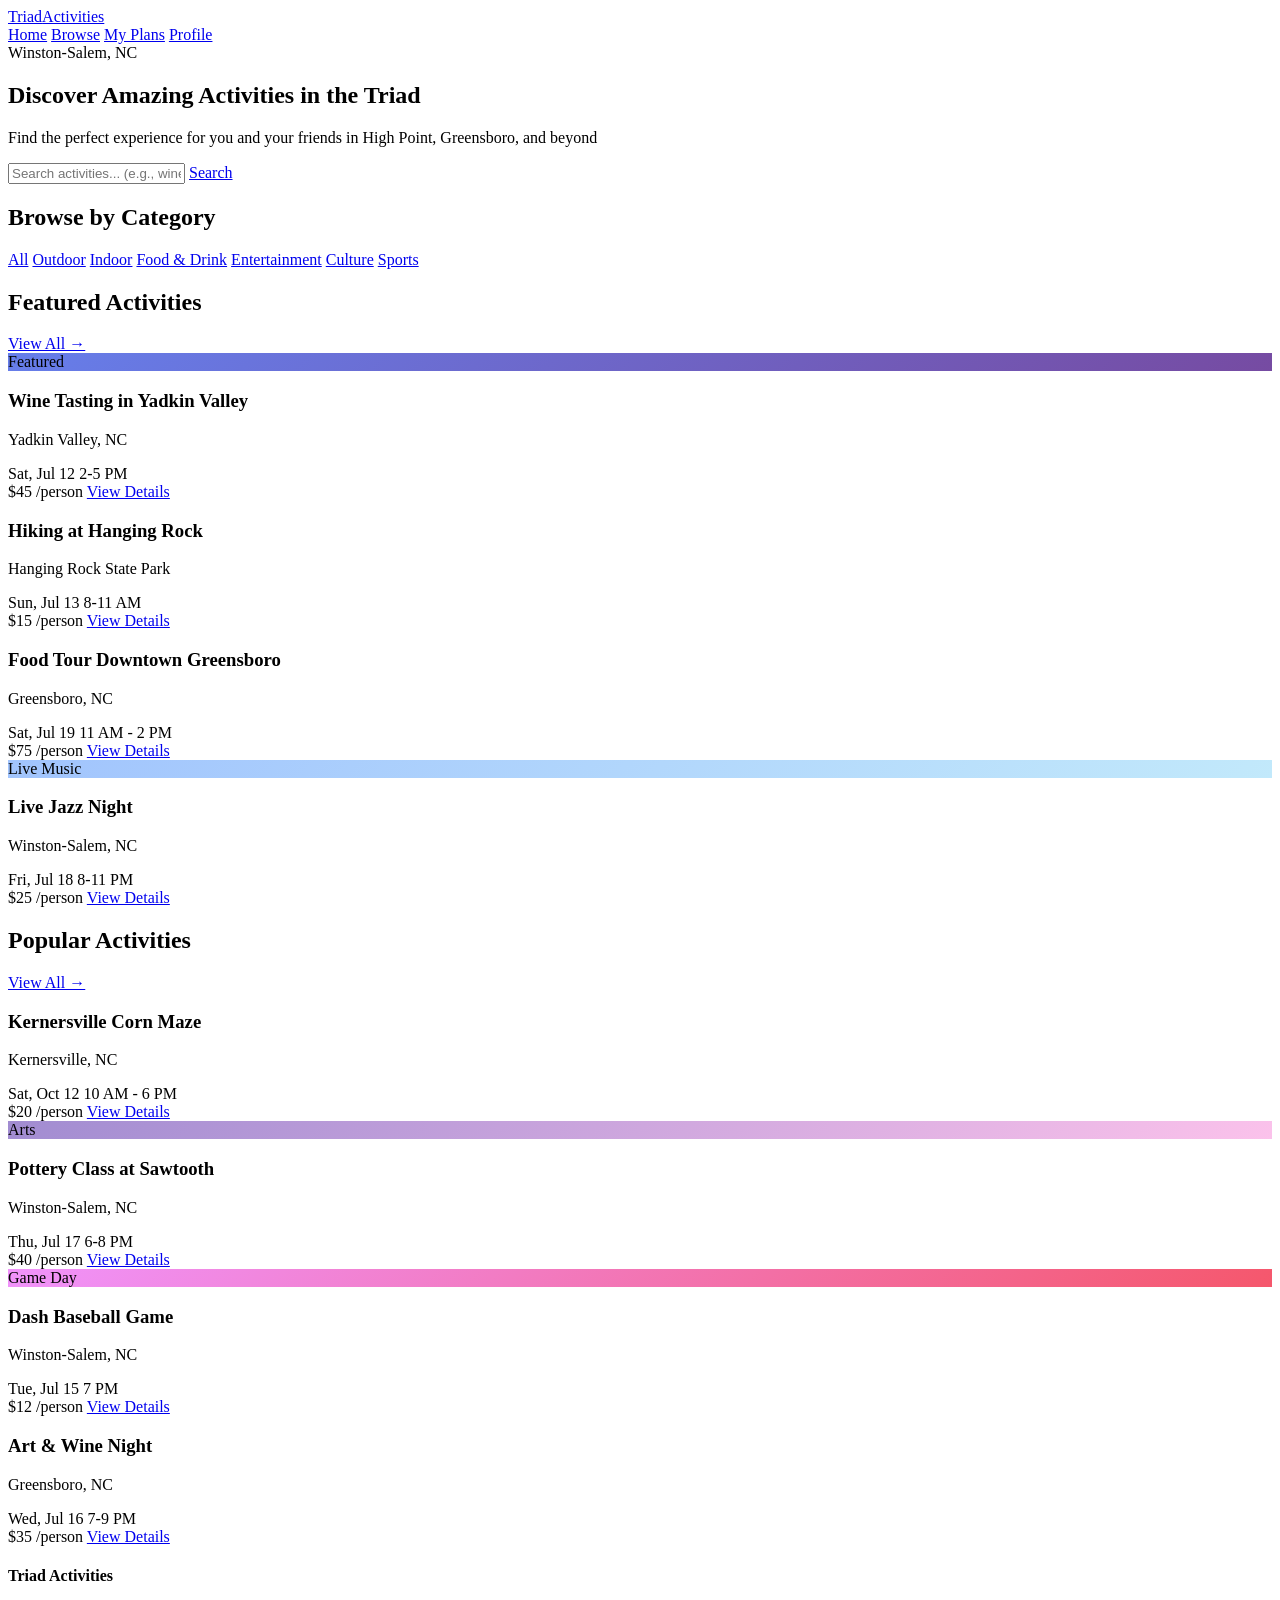
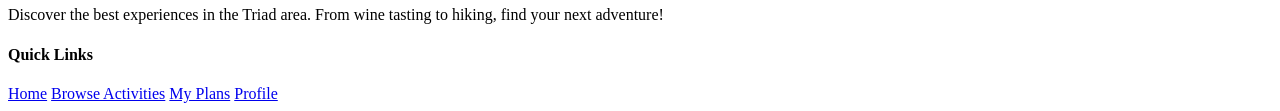
==== high-fidelity-prototype/customer/index.html @ 29dec54a "adding activities located in the triad" ====
<!DOCTYPE html>
<html lang="en">
<head>
    <meta charset="UTF-8">
    <meta name="viewport" content="width=device-width, initial-scale=1.0">
    <title>Triad Activities - Home</title>
    
    <link rel="stylesheet" href="../common/shared.css">
    
    <link rel="stylesheet" href="design.css">
</head>
<body>


    <header class="app-header">
        <div class="logo">
            <a href="index.html"> Triad<span>Activities</span></a>
        </div>
        
        <nav class="main-nav">
            <a href="index.html" class="active">Home</a>
            <a href="browse.html">Browse</a>
            <a href="myPlans.html">My Plans</a>
            <a href="profile.html">Profile</a>
        </nav>
        
        <div class="header-actions">
            <span class="location"> Winston-Salem, NC</span>
        </div>
    </header>

    <main>
        <section class="hero-section">
            <div class="hero-content">
                <h1>Discover Amazing Activities in the Triad</h1>
                <p>Find the perfect experience for you and your friends in High Point, Greensboro, and beyond</p>
                <div class="hero-search">
                    <input type="text" placeholder="Search activities... (e.g., wine tasting, hiking, food)">
                    <a href="browse.html" class="search-btn"> Search</a>
                </div>
            </div>
        </section>

        <section class="categories-section">
            <h2>Browse by Category</h2>
            <div class="category-filters">
                <a href="browse.html?category=all" class="filter-chip active">All</a>
                <a href="browse.html?category=outdoor" class="filter-chip"> Outdoor</a>
                <a href="browse.html?category=indoor" class="filter-chip"> Indoor</a>
                <a href="browse.html?category=food" class="filter-chip"> Food & Drink</a>
                <a href="browse.html?category=entertainment" class="filter-chip"> Entertainment</a>
                <a href="browse.html?category=culture" class="filter-chip"> Culture</a>
                <a href="browse.html?category=sports" class="filter-chip"> Sports</a>
            </div>
        </section>

         <section class="featured-section">
            <div class="section-header">
                <h2> Featured Activities</h2>
                <a href="browse.html" class="view-all">View All →</a>
            </div>
            
            <div class="activity-grid">


                <div class="activity-card">
                    <div class="card-image" style="background: linear-gradient(135deg, #667eea 0%, #764ba2 100%);">
                        <span class="card-badge"> Featured</span>
                    </div>
                    <div class="card-body">
                        <h3>Wine Tasting in Yadkin Valley</h3>
                        <p class="location"> Yadkin Valley, NC</p>
                        <div class="card-meta">
                            <span> Sat, Jul 12</span>
                            <span> 2-5 PM</span>
                        </div>
                        <div class="card-footer">
                            <span class="price">$45 <span>/person</span></span>
                            <a href="booking.html?id=1" class="view-detail-btn">View Details</a>
                        </div>
                    </div>
                </div>

                <div class="activity-card">
                    <div class="card-image" style="background: linear-gradient(135deg, #a8edea 0%, #fed6e3 100%);"></div>
                    <div class="card-body">
                        <h3>Hiking at Hanging Rock</h3>
                        <p class="location"> Hanging Rock State Park</p>
                        <div class="card-meta">
                            <span>Sun, Jul 13</span>
                            <span> 8-11 AM</span>
                        </div>
                        <div class="card-footer">
                            <span class="price">$15 <span>/person</span></span>
                            <a href="booking.html?id=2" class="view-detail-btn">View Details</a>
                        </div>
                    </div>
                </div>

                 <div class="activity-card">
                    <div class="card-image" style="background: linear-gradient(135deg, #ffecd2 0%, #fcb69f 100%);"></div>
                    <div class="card-body">
                        <h3>Food Tour  Downtown Greensboro</h3>
                        <p class="location"> Greensboro, NC</p>
                        <div class="card-meta">
                            <span> Sat, Jul 19</span>
                            <span> 11 AM - 2 PM</span>
                        </div>
                        <div class="card-footer">
                            <span class="price">$75 <span>/person</span></span>
                            <a href="booking.html?id=3" class="view-detail-btn">View Details</a>
                        </div>
                    </div>
                </div>

                 <div class="activity-card">
                    <div class="card-image" style="background: linear-gradient(135deg, #a1c4fd 0%, #c2e9fb 100%);">
                        <span class="card-badge"> Live Music</span>
                    </div>
                    <div class="card-body">
                        <h3>Live Jazz Night</h3>
                        <p class="location"> Winston-Salem, NC</p>
                        <div class="card-meta">
                            <span> Fri, Jul 18</span>
                            <span> 8-11 PM</span>
                        </div>
                        <div class="card-footer">
                            <span class="price">$25 <span>/person</span></span>
                            <a href="booking.html?id=4" class="view-detail-btn">View Details</a>
                        </div>
                    </div>
                </div>
            </div>
            </section>

             <section class="more-section">
            <div class="section-header">
                <h2> Popular Activities</h2>
                <a href="browse.html" class="view-all">View All →</a>
            </div>
            
            <div class="activity-grid">

                 <div class="activity-card">
                    <div class="card-image" style="background: linear-gradient(135deg, #fddb92 0%, #d1fdff 100%);"></div>
                    <div class="card-body">
                        <h3>Kernersville Corn Maze</h3>
                        <p class="location"> Kernersville, NC</p>
                        <div class="card-meta">
                            <span>  Sat, Oct 12</span>
                            <span>  10 AM - 6 PM</span>
                        </div>
                        <div class="card-footer">
                            <span class="price">$20 <span>/person</span></span>
                            <a href="booking.html?id=5" class="view-detail-btn">View Details</a>
                        </div>
                    </div>
                </div>

                 <div class="activity-card">
                    <div class="card-image" style="background: linear-gradient(135deg, #a18cd1 0%, #fbc2eb 100%);">
                        <span class="card-badge"> Arts</span>
                    </div>
                    <div class="card-body">
                        <h3>Pottery Class at Sawtooth</h3>
                        <p class="location"> Winston-Salem, NC</p>
                        <div class="card-meta">
                            <span>  Thu, Jul 17</span>
                            <span>  6-8 PM</span>
                        </div>
                        <div class="card-footer">
                            <span class="price">$40 <span>/person</span></span>
                            <a href="booking.html?id=6" class="view-detail-btn">View Details</a>
                        </div>
                    </div>
                </div>

                 <div class="activity-card">
                    <div class="card-image" style="background: linear-gradient(135deg, #f093fb 0%, #f5576c 100%);">
                        <span class="card-badge">  Game Day</span>
                    </div>
                    <div class="card-body">
                        <h3>Dash Baseball Game</h3>
                        <p class="location">  Winston-Salem, NC</p>
                        <div class="card-meta">
                            <span>  Tue, Jul 15</span>
                            <span>  7 PM</span>
                        </div>
                        <div class="card-footer">
                            <span class="price">$12 <span>/person</span></span>
                            <a href="booking.html?id=7" class="view-detail-btn">View Details</a>
                        </div>
                    </div>
                </div>

                <div class="activity-card">
                    <div class="card-image" style="background: linear-gradient(135deg, #fbc2eb 0%, #a6c1ee 100%);"></div>
                    <div class="card-body">
                        <h3>Art & Wine Night</h3>
                        <p class="location">  Greensboro, NC</p>
                        <div class="card-meta">
                            <span>  Wed, Jul 16</span>
                            <span>  7-9 PM</span>
                        </div>
                        <div class="card-footer">
                            <span class="price">$35 <span>/person</span></span>
                            <a href="booking.html?id=8" class="view-detail-btn">View Details</a>
                        </div>
                    </div>
                </div>

            </div>
        </section>
    </main>

    <footer class="app-footer">
        <div class="footer-content">
            <div class="footer-section">
                <h4>  Triad Activities</h4>
                <p>Discover the best experiences in the Triad area. From wine tasting to hiking, find your next adventure!</p>
            </div>
            
            <div class="footer-section">
                <h4>Quick Links</h4>
                <a href="index.html">Home</a>
                <a href="browse.html">Browse Activities</a>
                <a href="myPlans.html">My Plans</a>
                <a href="profile.html">Profile</a>
            </div>
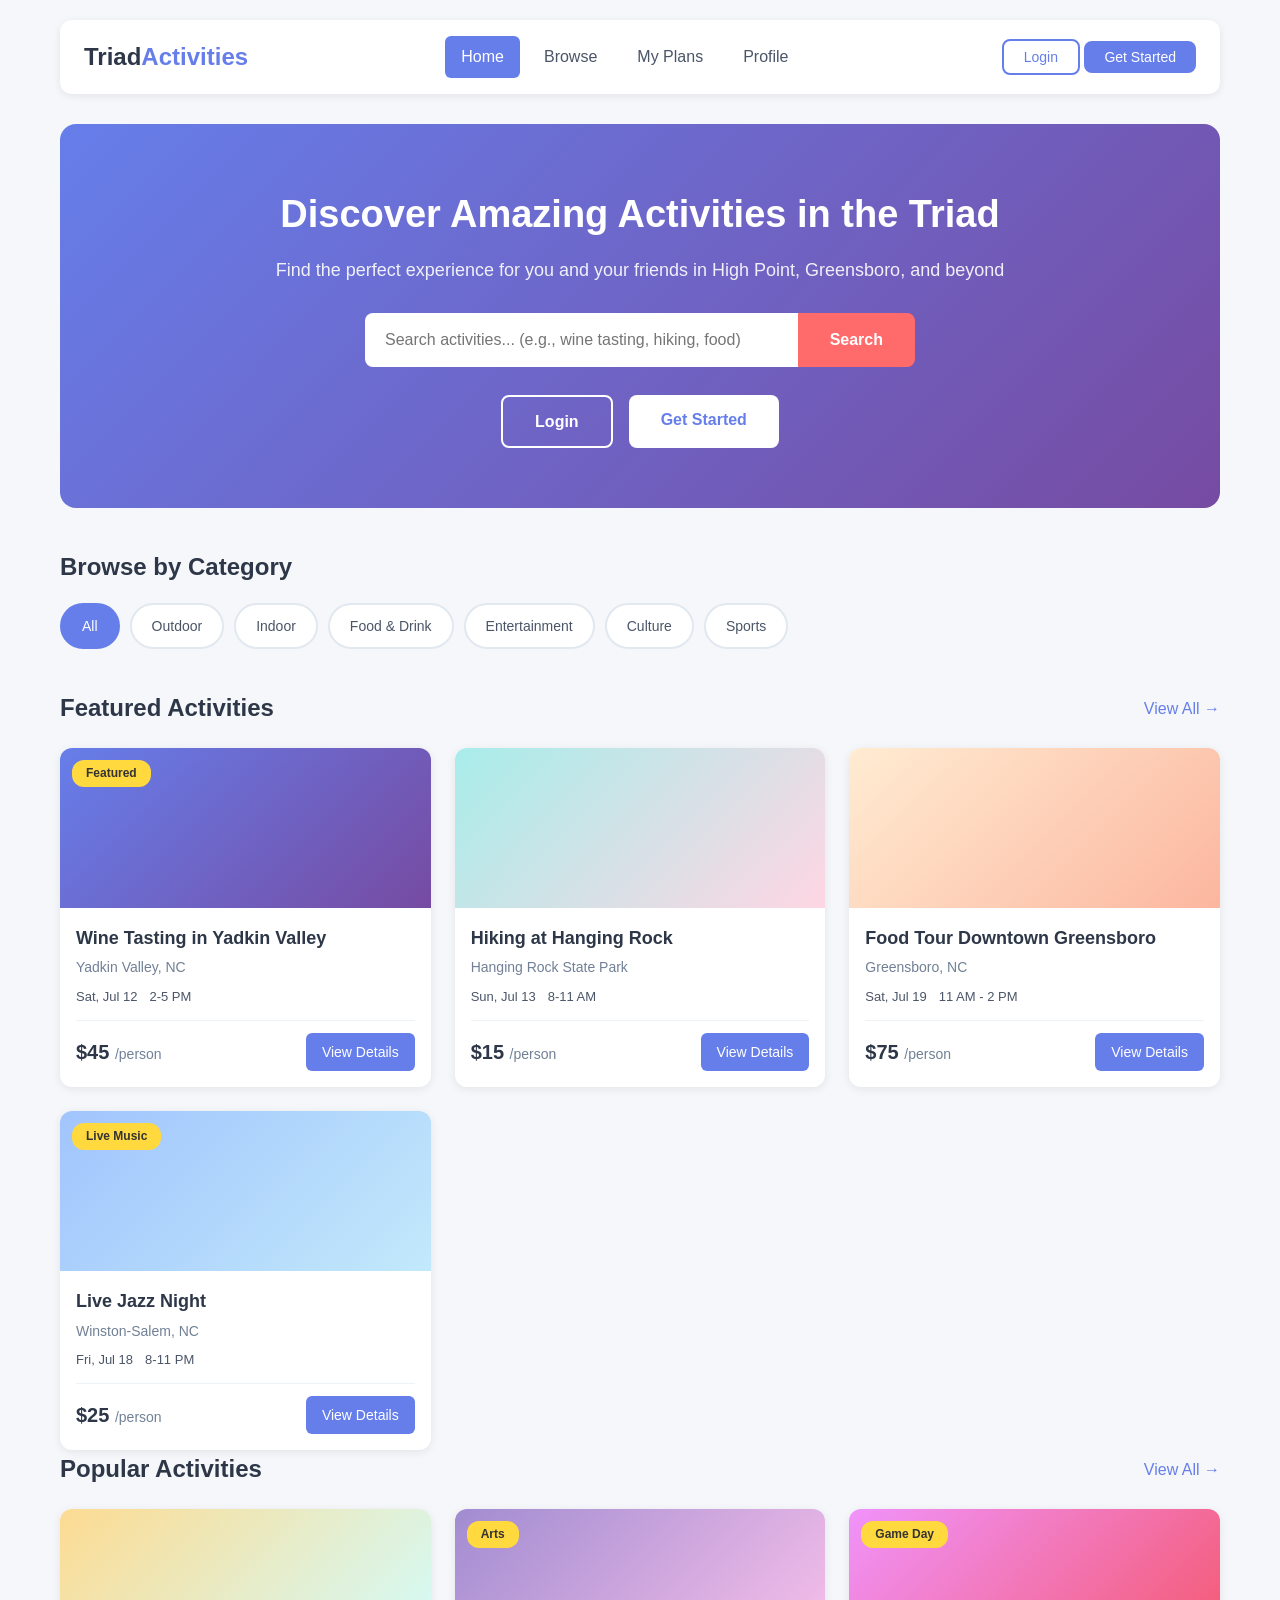
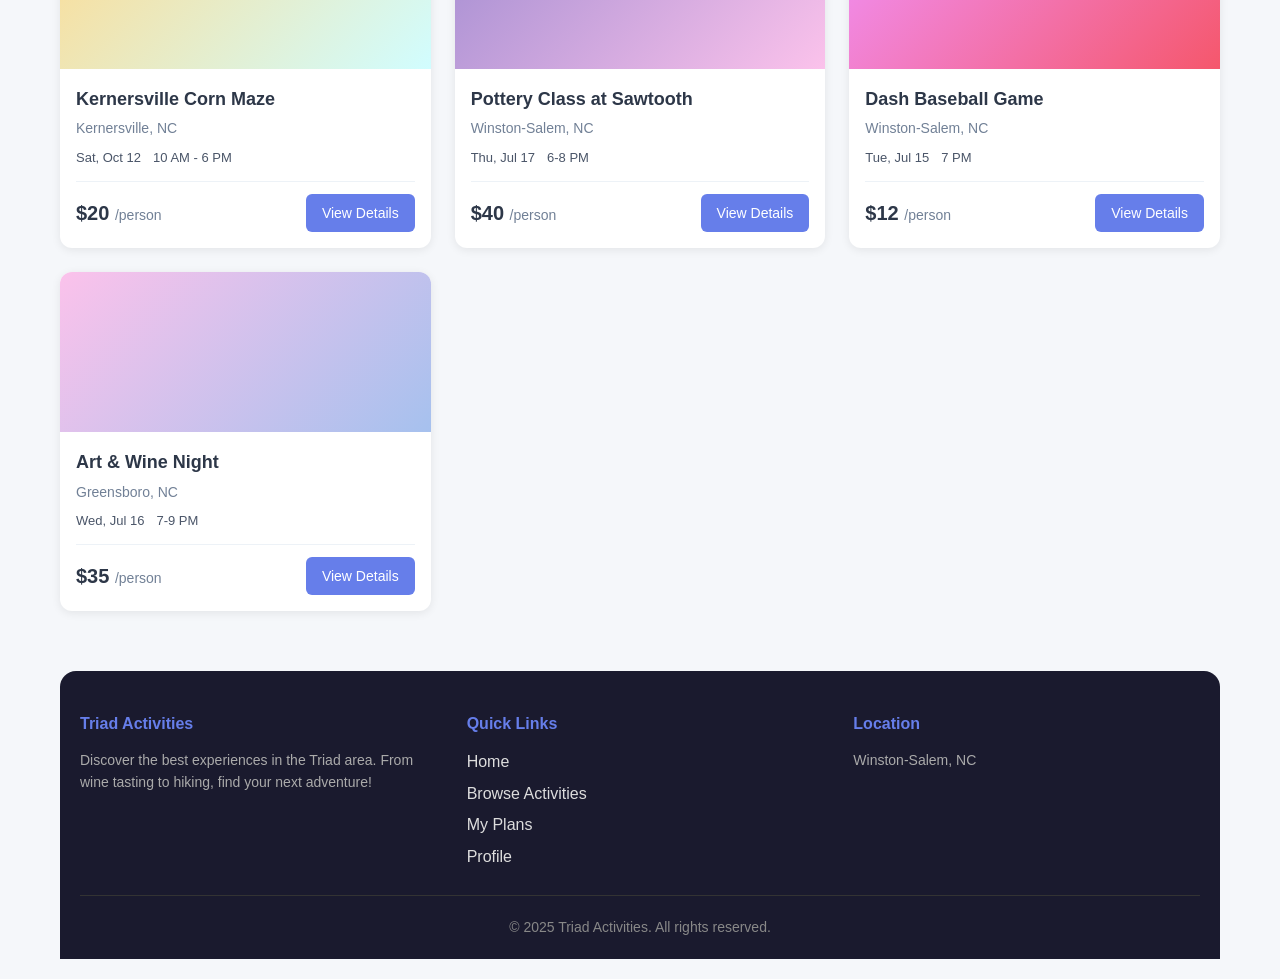
==== commit 7458ca12: "update index page to add log in and sign up tabs to the main page" ====
--- a/high-fidelity-prototype/customer/index.html
+++ b/high-fidelity-prototype/customer/index.html
@@ -25,7 +25,8 @@
         </nav>
         
         <div class="header-actions">
-            <span class="location"> Winston-Salem, NC</span>
+            <a href="login.html" class="login-btn-header">Login</a>
+            <a href="signup.html" class="get-started-btn-header">Get Started</a>
         </div>
     </header>
 
@@ -37,6 +38,10 @@
                 <div class="hero-search">
                     <input type="text" placeholder="Search activities... (e.g., wine tasting, hiking, food)">
                     <a href="browse.html" class="search-btn"> Search</a>
+                </div>
+                <div class="hero-buttons">
+                    <a href="login.html" class="hero-login-btn">Login</a>
+                    <a href="signup.html" class="hero-signup-btn">Get Started</a>
                 </div>
             </div>
         </section>
@@ -227,4 +232,18 @@
                 <a href="myPlans.html">My Plans</a>
                 <a href="profile.html">Profile</a>
             </div>
-            +
+            <div class="footer-section">
+                <h4>Location</h4>
+                <p>Winston-Salem, NC</p>
+            </div>
+        </div>
+        <div class="footer-bottom">
+            <p>&copy; 2025 Triad Activities. All rights reserved.</p>
+        </div>
+    </footer>
+
+    <script src="../common/script.js"></script>
+    <script src="script.js"></script>
+</body>
+</html>
--- a/high-fidelity-prototype/common/shared.css
+++ b/high-fidelity-prototype/common/shared.css
@@ -0,0 +1,137 @@
+* {
+    margin: 0;
+    padding: 0;
+    box-sizing: border-box;
+}
+
+body {
+    font-family: -apple-system, BlinkMacSystemFont, 'Segoe UI', Roboto, Oxygen, Ubuntu, sans-serif;
+    background: #f5f7fa;
+    color: #2d3748;
+    max-width: 1200px;
+    margin: 0 auto;
+    padding: 20px;
+    line-height: 1.6;
+}
+
+.app-header {
+    display: flex;
+    align-items: center;
+    justify-content: space-between;
+    padding: 16px 24px;
+    background: white;
+    border-radius: 12px;
+    box-shadow: 0 2px 8px rgba(0,0,0,0.08);
+    margin-bottom: 30px;
+    flex-wrap: wrap;
+    gap: 12px;
+}
+
+.logo a {
+    font-size: 24px;
+    font-weight: 700;
+    text-decoration: none;
+    color: #2d3748;
+}
+
+.logo span {
+    color: #667eea;
+}
+
+.main-nav {
+    display: flex;
+    gap: 8px;
+    flex-wrap: wrap;
+}
+
+.main-nav a {
+    text-decoration: none;
+    color: #4a5568;
+    font-weight: 500;
+    padding: 8px 16px;
+    border-radius: 6px;
+    transition: all 0.2s;
+}
+
+.main-nav a:hover {
+    background: #f7fafc;
+    color: #667eea;
+}
+
+.main-nav a.active {
+    background: #667eea;
+    color: white;
+}
+
+.location {
+    color: #718096;
+    font-size: 14px;
+}
+
+.app-footer {
+    background: #1a1a2e;
+    color: white;
+    padding: 40px 20px 20px;
+    margin-top: 60px;
+    border-radius: 16px 16px 0 0;
+}
+
+.footer-content {
+    display: grid;
+    grid-template-columns: repeat(auto-fit, minmax(200px, 1fr));
+    gap: 40px;
+    max-width: 1200px;
+    margin: 0 auto;
+}
+
+.footer-section h4 {
+    margin-bottom: 12px;
+    color: #667eea;
+}
+
+.footer-section a {
+    display: block;
+    color: #ddd;
+    text-decoration: none;
+    margin-bottom: 6px;
+    transition: color 0.2s;
+}
+
+.footer-section a:hover {
+    color: #667eea;
+}
+
+.footer-section p {
+    color: #aaa;
+    font-size: 14px;
+}
+
+.footer-bottom {
+    text-align: center;
+    padding-top: 20px;
+    margin-top: 20px;
+    border-top: 1px solid #333;
+    color: #888;
+    font-size: 14px;
+}
+
+@media (max-width: 768px) {
+    body {
+        padding: 12px;
+    }
+    
+    .app-header {
+        flex-direction: column;
+        align-items: stretch;
+        text-align: center;
+    }
+    
+    .main-nav {
+        justify-content: center;
+    }
+    
+    .footer-content {
+        grid-template-columns: 1fr;
+        text-align: center;
+    }
+}
--- a/high-fidelity-prototype/customer/design.css
+++ b/high-fidelity-prototype/customer/design.css
@@ -0,0 +1,1553 @@
+.hero-section {
+    background: linear-gradient(135deg, #667eea 0%, #764ba2 100%);
+    color: white;
+    padding: 60px 40px;
+    border-radius: 16px;
+    text-align: center;
+    margin-bottom: 40px;
+}
+
+.hero-section h1 {
+    font-size: 38px;
+    margin-bottom: 12px;
+    font-weight: 800;
+}
+
+.hero-section p {
+    font-size: 18px;
+    opacity: 0.9;
+    margin-bottom: 28px;
+}
+
+.hero-search {
+    display: flex;
+    max-width: 550px;
+    margin: 0 auto;
+}
+
+.hero-search input {
+    flex: 1;
+    padding: 14px 20px;
+    border: none;
+    border-radius: 8px 0 0 8px;
+    font-size: 16px;
+    outline: none;
+}
+
+.hero-search .search-btn {
+    padding: 14px 32px;
+    background: #ff6b6b;
+    color: white;
+    border: none;
+    border-radius: 0 8px 8px 0;
+    font-size: 16px;
+    font-weight: 600;
+    text-decoration: none;
+    cursor: pointer;
+    transition: background 0.2s;
+    display: inline-block;
+}
+
+.hero-search .search-btn:hover {
+    background: #ee5a5a;
+}
+
+.categories-section {
+    margin-bottom: 40px;
+}
+
+.categories-section h2 {
+    font-size: 24px;
+    margin-bottom: 16px;
+}
+
+.category-filters {
+    display: flex;
+    gap: 10px;
+    flex-wrap: wrap;
+}
+
+.filter-chip {
+    padding: 10px 20px;
+    border: 2px solid #e2e8f0;
+    border-radius: 25px;
+    background: white;
+    font-size: 14px;
+    font-weight: 500;
+    text-decoration: none;
+    color: #4a5568;
+    transition: all 0.2s;
+}
+
+.filter-chip:hover {
+    border-color: #667eea;
+    background: #f7fafc;
+    transform: translateY(-2px);
+}
+
+.filter-chip.active {
+    background: #667eea;
+    color: white;
+    border-color: #667eea;
+}
+
+.section-header {
+    display: flex;
+    justify-content: space-between;
+    align-items: center;
+    margin-bottom: 20px;
+}
+
+.section-header h2 {
+    font-size: 24px;
+}
+
+.view-all {
+    color: #667eea;
+    text-decoration: none;
+    font-weight: 500;
+    transition: color 0.2s;
+}
+
+.view-all:hover {
+    color: #5a6fd6;
+    text-decoration: underline;
+}
+
+.activity-grid {
+    display: grid;
+    grid-template-columns: repeat(auto-fill, minmax(280px, 1fr));
+    gap: 24px;
+}
+
+.activity-card {
+    background: white;
+    border-radius: 12px;
+    overflow: hidden;
+    box-shadow: 0 2px 10px rgba(0,0,0,0.08);
+    transition: transform 0.2s, box-shadow 0.2s;
+}
+
+.activity-card:hover {
+    transform: translateY(-4px);
+    box-shadow: 0 8px 30px rgba(0,0,0,0.12);
+}
+
+.card-image {
+    height: 160px;
+    position: relative;
+}
+
+.card-badge {
+    position: absolute;
+    top: 12px;
+    left: 12px;
+    background: #ffd93d;
+    color: #333;
+    padding: 4px 14px;
+    border-radius: 12px;
+    font-size: 12px;
+    font-weight: 600;
+}
+
+.card-body {
+    padding: 16px;
+}
+
+.card-body h3 {
+    font-size: 18px;
+    margin-bottom: 4px;
+}
+
+.card-body .location {
+    color: #718096;
+    font-size: 14px;
+    margin-bottom: 8px;
+}
+
+.card-meta {
+    display: flex;
+    gap: 12px;
+    font-size: 13px;
+    color: #4a5568;
+    margin-bottom: 12px;
+}
+
+.card-footer {
+    display: flex;
+    justify-content: space-between;
+    align-items: center;
+    border-top: 1px solid #edf2f7;
+    padding-top: 12px;
+}
+
+.price {
+    font-size: 20px;
+    font-weight: 700;
+    color: #2d3748;
+}
+
+.price span {
+    font-size: 14px;
+    font-weight: 400;
+    color: #718096;
+}
+
+.view-detail-btn {
+    padding: 8px 16px;
+    background: #667eea;
+    color: white;
+    border: none;
+    border-radius: 6px;
+    text-decoration: none;
+    font-weight: 500;
+    font-size: 14px;
+    transition: background 0.2s;
+}
+
+.view-detail-btn:hover {
+    background: #5a6fd6;
+}
+
+@media (max-width: 768px) {
+    .hero-section {
+        padding: 40px 20px;
+    }
+    
+    .hero-section h1 {
+        font-size: 28px;
+    }
+    
+    .hero-search {
+        flex-direction: column;
+        gap: 10px;
+    }
+    
+    .hero-search input {
+        border-radius: 8px;
+    }
+    
+    .hero-search .search-btn {
+        border-radius: 8px;
+        text-align: center;
+    }
+    
+    .activity-grid {
+        grid-template-columns: 1fr 1fr;
+        gap: 16px;
+    }
+}
+
+@media (max-width: 480px) {
+    .activity-grid {
+        grid-template-columns: 1fr;
+    }
+    
+    .category-filters {
+        gap: 6px;
+    }
+    
+    .filter-chip {
+        font-size: 12px;
+        padding: 6px 14px;
+    }
+}
+
+/* design layout for browse */ 
+
+.browse-header {
+    text-align: center;
+    margin-bottom: 30px;
+}
+
+.browse-header h1 {
+    font-size: 32px;
+    margin-bottom: 8px;
+}
+
+.browse-header p {
+    color: #718096;
+    font-size: 16px;
+}
+
+.filter-section {
+    background: white;
+    padding: 24px;
+    border-radius: 12px;
+    box-shadow: 0 2px 8px rgba(0,0,0,0.06);
+    margin-bottom: 30px;
+}
+
+.filter-row {
+    display: grid;
+    grid-template-columns: repeat(auto-fit, minmax(180px, 1fr));
+    gap: 16px;
+    margin-bottom: 16px;
+}
+
+.filter-group {
+    display: flex;
+    flex-direction: column;
+}
+
+.filter-group label {
+    font-size: 14px;
+    font-weight: 500;
+    margin-bottom: 4px;
+    color: #4a5568;
+}
+
+.filter-group select,
+.filter-group input {
+    padding: 8px 12px;
+    border: 2px solid #e2e8f0;
+    border-radius: 6px;
+    font-size: 14px;
+    background: white;
+    outline: none;
+    transition: border-color 0.2s;
+}
+
+.filter-group select:focus,
+.filter-group input:focus {
+    border-color: #667eea;
+}
+
+.price-range-display {
+    display: flex;
+    align-items: center;
+    gap: 12px;
+}
+
+.price-range-display span {
+    font-size: 14px;
+    color: #4a5568;
+}
+
+.price-range-display input[type="range"] {
+    flex: 1;
+}
+
+.filter-search {
+    display: flex;
+    gap: 10px;
+}
+
+.filter-search input {
+    flex: 1;
+    padding: 10px 16px;
+    border: 2px solid #e2e8f0;
+    border-radius: 6px;
+    font-size: 14px;
+    outline: none;
+}
+
+.filter-search input:focus {
+    border-color: #667eea;
+}
+
+.search-btn-small {
+    padding: 10px 24px;
+    background: #667eea;
+    color: white;
+    border: none;
+    border-radius: 6px;
+    font-weight: 500;
+    cursor: pointer;
+    transition: background 0.2s;
+}
+
+.search-btn-small:hover {
+    background: #5a6fd6;
+}
+
+.pagination {
+    display: flex;
+    justify-content: center;
+    gap: 8px;
+    margin-top: 30px;
+}
+
+.pagination a {
+    padding: 8px 16px;
+    border: 2px solid #e2e8f0;
+    border-radius: 6px;
+    text-decoration: none;
+    color: #4a5568;
+    transition: all 0.2s;
+}
+
+.pagination a:hover {
+    border-color: #667eea;
+    background: #f7fafc;
+}
+
+.pagination a.active {
+    background: #667eea;
+    color: white;
+    border-color: #667eea;
+}
+
+.pagination a.disabled {
+    opacity: 0.5;
+    cursor: not-allowed;
+}
+
+.pagination a.disabled:hover {
+    border-color: #e2e8f0;
+    background: transparent;
+}
+
+@media (max-width: 768px) {
+    .filter-row {
+        grid-template-columns: 1fr 1fr;
+    }
+    
+    .filter-search {
+        flex-direction: column;
+    }
+}
+
+@media (max-width: 480px) {
+    .filter-row {
+        grid-template-columns: 1fr;
+    }
+}
+
+/* design layout for booking page */ 
+
+.detail-page {
+    max-width: 1200px;
+    margin: 0 auto;
+}
+
+.back-link {
+    display: inline-block;
+    margin-bottom: 20px;
+    color: #667eea;
+    text-decoration: none;
+    font-weight: 500;
+}
+
+.back-link:hover {
+    text-decoration: underline;
+}
+
+.detail-container {
+    display: grid;
+    grid-template-columns: 2fr 1fr;
+    gap: 40px;
+}
+
+.detail-image {
+    height: 300px;
+    border-radius: 12px;
+    position: relative;
+    margin-bottom: 20px;
+}
+
+.detail-badge {
+    position: absolute;
+    top: 16px;
+    left: 16px;
+    background: #ffd93d;
+    color: #333;
+    padding: 6px 16px;
+    border-radius: 12px;
+    font-size: 14px;
+    font-weight: 600;
+}
+
+.detail-header {
+    display: flex;
+    justify-content: space-between;
+    align-items: start;
+    margin-bottom: 8px;
+}
+
+.detail-header h2 {
+    font-size: 28px;
+}
+
+.detail-rating {
+    display: flex;
+    align-items: center;
+    gap: 8px;
+}
+
+.detail-rating .stars {
+    color: #f6ad55;
+    font-size: 18px;
+}
+
+.detail-rating span:last-child {
+    color: #718096;
+    font-size: 14px;
+}
+
+.detail-location {
+    color: #718096;
+    font-size: 16px;
+    margin-bottom: 16px;
+}
+
+.detail-meta {
+    display: flex;
+    gap: 20px;
+    flex-wrap: wrap;
+    margin-bottom: 24px;
+    color: #4a5568;
+}
+
+.detail-description {
+    margin-bottom: 24px;
+}
+
+.detail-description h4 {
+    font-size: 18px;
+    margin-bottom: 8px;
+}
+
+.detail-description p {
+    color: #4a5568;
+    line-height: 1.8;
+    margin-bottom: 12px;
+}
+
+.detail-includes {
+    background: #f7fafc;
+    padding: 20px;
+    border-radius: 8px;
+    margin-bottom: 24px;
+}
+
+.detail-includes h4 {
+    margin-bottom: 12px;
+}
+
+.detail-includes ul {
+    list-style: none;
+    padding: 0;
+}
+
+.detail-includes ul li {
+    padding: 4px 0;
+    color: #4a5568;
+}
+
+.provider-section {
+    margin-bottom: 24px;
+}
+
+.provider-section h4 {
+    margin-bottom: 12px;
+}
+
+.provider-card {
+    display: flex;
+    align-items: start;
+    gap: 16px;
+    padding: 16px;
+    background: white;
+    border-radius: 8px;
+    border: 1px solid #edf2f7;
+}
+
+.provider-avatar {
+    font-size: 40px;
+    width: 56px;
+    height: 56px;
+    background: #edf2f7;
+    border-radius: 50%;
+    display: flex;
+    align-items: center;
+    justify-content: center;
+}
+
+.provider-info h5 {
+    font-size: 16px;
+    margin-bottom: 4px;
+}
+
+.provider-info p {
+    color: #718096;
+    font-size: 14px;
+}
+
+.provider-desc {
+    margin-top: 4px;
+    color: #4a5568 !important;
+}
+
+.reviews-section h4 {
+    margin-bottom: 16px;
+}
+
+.review-item {
+    padding: 16px 0;
+    border-bottom: 1px solid #edf2f7;
+}
+
+.review-item:last-child {
+    border-bottom: none;
+}
+
+.review-header {
+    display: flex;
+    justify-content: space-between;
+    align-items: center;
+    margin-bottom: 4px;
+}
+
+.review-header .stars {
+    color: #f6ad55;
+}
+
+.review-item p {
+    color: #4a5568;
+    margin-bottom: 4px;
+}
+
+.review-item small {
+    color: #a0aec0;
+    font-size: 12px;
+}
+
+.booking-sidebar {
+    position: sticky;
+    top: 20px;
+}
+
+.booking-card-sticky {
+    background: white;
+    border-radius: 12px;
+    padding: 24px;
+    box-shadow: 0 2px 10px rgba(0,0,0,0.08);
+}
+
+.price-box {
+    text-align: center;
+    padding-bottom: 16px;
+    border-bottom: 1px solid #edf2f7;
+    margin-bottom: 16px;
+}
+
+.price-box .price {
+    font-size: 32px;
+    font-weight: 700;
+    color: #2d3748;
+}
+
+.price-box .price-per {
+    font-size: 16px;
+    color: #718096;
+}
+
+.booking-form .form-group {
+    margin-bottom: 16px;
+}
+
+.booking-form label {
+    display: block;
+    font-weight: 500;
+    margin-bottom: 4px;
+    font-size: 14px;
+    color: #4a5568;
+}
+
+.booking-form select,
+.booking-form textarea {
+    width: 100%;
+    padding: 10px 12px;
+    border: 2px solid #e2e8f0;
+    border-radius: 6px;
+    font-family: inherit;
+    font-size: 14px;
+    outline: none;
+    transition: border-color 0.2s;
+}
+
+.booking-form select:focus,
+.booking-form textarea:focus {
+    border-color: #667eea;
+}
+
+.booking-form textarea {
+    min-height: 80px;
+    resize: vertical;
+}
+
+.booking-total {
+    display: flex;
+    justify-content: space-between;
+    font-size: 20px;
+    font-weight: 600;
+    padding: 16px 0;
+    border-top: 1px solid #edf2f7;
+    margin-top: 8px;
+}
+
+.total-price {
+    color: #667eea;
+}
+
+.book-now-btn {
+    width: 100%;
+    padding: 14px;
+    font-size: 18px;
+    font-weight: 600;
+    background: #667eea;
+    color: white;
+    border: none;
+    border-radius: 8px;
+    cursor: pointer;
+    transition: background 0.2s;
+}
+
+.book-now-btn:hover {
+    background: #5a6fd6;
+}
+
+.booking-note {
+    text-align: center;
+    font-size: 13px;
+    color: #a0aec0;
+    margin-top: 12px;
+}
+
+.quick-info {
+    margin-top: 16px;
+    padding-top: 16px;
+    border-top: 1px solid #edf2f7;
+}
+
+.info-item {
+    padding: 4px 0;
+    color: #4a5568;
+    font-size: 14px;
+}
+
+@media (max-width: 992px) {
+    .detail-container {
+        grid-template-columns: 1fr;
+        gap: 30px;
+    }
+
+    .booking-sidebar {
+        position: static;
+    }
+}
+
+@media (max-width: 768px) {
+    .detail-header {
+        flex-direction: column;
+        gap: 8px;
+    }
+
+    .detail-header h2 {
+        font-size: 22px;
+    }
+
+    .detail-meta {
+        gap: 12px;
+        font-size: 14px;
+    }
+
+    .detail-image {
+        height: 200px;
+    }
+
+    .booking-card-sticky {
+        padding: 16px;
+    }
+}
+
+/* design layout for myPlans page */ 
+
+.page-header {
+    text-align: center;
+    margin-bottom: 30px;
+}
+
+.page-header h1 {
+    font-size: 32px;
+    margin-bottom: 8px;
+}
+
+.page-header p {
+    color: #718096;
+    font-size: 16px;
+}
+
+.booking-tabs {
+    display: flex;
+    gap: 4px;
+    background: white;
+    padding: 6px;
+    border-radius: 12px;
+    margin-bottom: 24px;
+    box-shadow: 0 2px 8px rgba(0,0,0,0.06);
+    max-width: 400px;
+}
+
+.tab-btn {
+    flex: 1;
+    padding: 10px 20px;
+    border: none;
+    background: transparent;
+    border-radius: 8px;
+    font-size: 15px;
+    font-weight: 500;
+    cursor: pointer;
+    transition: all 0.2s;
+    color: #718096;
+}
+
+.tab-btn:hover {
+    background: #f7fafc;
+}
+
+.tab-btn.active {
+    background: #667eea;
+    color: white;
+}
+
+.booking-list {
+    animation: fadeIn 0.3s ease;
+}
+
+@keyframes fadeIn {
+    from { opacity: 0; transform: translateY(10px); }
+    to { opacity: 1; transform: translateY(0); }
+}
+
+.booking-card {
+    background: white;
+    padding: 20px;
+    border-radius: 12px;
+    margin-bottom: 16px;
+    display: flex;
+    justify-content: space-between;
+    align-items: center;
+    box-shadow: 0 2px 8px rgba(0,0,0,0.06);
+    transition: transform 0.2s;
+}
+
+.booking-card:hover {
+    transform: translateX(4px);
+}
+
+.booking-card.past {
+    opacity: 0.8;
+}
+
+.booking-card.cancelled {
+    opacity: 0.6;
+}
+
+.booking-status {
+    padding: 4px 14px;
+    border-radius: 12px;
+    font-size: 13px;
+    font-weight: 600;
+    display: inline-block;
+    margin-bottom: 8px;
+}
+
+.booking-status.confirmed {
+    background: #c6f6d5;
+    color: #276749;
+}
+
+.booking-status.cancelled {
+    background: #fed7d7;
+    color: #9b2c2c;
+}
+
+.booking-info h3 {
+    font-size: 18px;
+    margin-bottom: 4px;
+}
+
+.booking-details {
+    color: #718096;
+    font-size: 14px;
+    line-height: 1.6;
+}
+
+.booking-actions {
+    display: flex;
+    gap: 8px;
+    flex-wrap: wrap;
+}
+
+.btn-primary {
+    padding: 8px 16px;
+    background: #667eea;
+    color: white;
+    border: none;
+    border-radius: 6px;
+    font-weight: 500;
+    cursor: pointer;
+    transition: background 0.2s;
+}
+
+.btn-primary:hover {
+    background: #5a6fd6;
+}
+
+.btn-secondary {
+    padding: 8px 16px;
+    background: #edf2f7;
+    color: #2d3748;
+    border: none;
+    border-radius: 6px;
+    font-weight: 500;
+    cursor: pointer;
+    transition: background 0.2s;
+}
+
+.btn-secondary:hover {
+    background: #e2e8f0;
+}
+
+.btn-danger {
+    padding: 8px 16px;
+    background: #fed7d7;
+    color: #9b2c2c;
+    border: none;
+    border-radius: 6px;
+    font-weight: 500;
+    cursor: pointer;
+    transition: background 0.2s;
+}
+
+.btn-danger:hover {
+    background: #fecaca;
+}
+
+@media (max-width: 768px) {
+    .booking-card {
+        flex-direction: column;
+        text-align: center;
+        gap: 12px;
+    }
+
+    .booking-actions {
+        justify-content: center;
+    }
+
+    .booking-tabs {
+        max-width: 100%;
+    }
+}
+
+@media (max-width: 480px) {
+    .page-header h1 {
+        font-size: 24px;
+    }
+
+    .tab-btn {
+        font-size: 13px;
+        padding: 8px 12px;
+    }
+}
+
+/* design layout for profile page */
+
+.profile-page {
+    max-width: 900px;
+    margin: 0 auto;
+}
+
+.profile-header-section {
+    display: flex;
+    align-items: center;
+    gap: 24px;
+    background: white;
+    padding: 32px;
+    border-radius: 16px;
+    box-shadow: 0 2px 10px rgba(0,0,0,0.06);
+    margin-bottom: 24px;
+    flex-wrap: wrap;
+}
+
+.profile-avatar {
+    width: 80px;
+    height: 80px;
+    border-radius: 50%;
+    background: linear-gradient(135deg, #667eea 0%, #764ba2 100%);
+    display: flex;
+    align-items: center;
+    justify-content: center;
+    flex-shrink: 0;
+}
+
+.avatar-initials {
+    font-size: 32px;
+    font-weight: 700;
+    color: white;
+}
+
+.profile-user-info {
+    flex: 1;
+}
+
+.profile-user-info h1 {
+    font-size: 28px;
+    margin-bottom: 4px;
+}
+
+.profile-email {
+    color: #718096;
+    font-size: 14px;
+}
+
+.profile-location {
+    color: #4a5568;
+    font-size: 14px;
+    margin-top: 2px;
+}
+
+.profile-member {
+    color: #a0aec0;
+    font-size: 13px;
+    margin-top: 2px;
+}
+
+.btn-edit-profile {
+    padding: 10px 24px;
+    background: #667eea;
+    color: white;
+    border: none;
+    border-radius: 8px;
+    font-weight: 500;
+    cursor: pointer;
+    transition: background 0.2s;
+}
+
+.btn-edit-profile:hover {
+    background: #5a6fd6;
+}
+
+.profile-stats-grid {
+    display: grid;
+    grid-template-columns: repeat(3, 1fr);
+    gap: 16px;
+    margin-bottom: 24px;
+}
+
+.stat-card {
+    background: white;
+    text-align: center;
+    padding: 20px;
+    border-radius: 12px;
+    box-shadow: 0 2px 8px rgba(0,0,0,0.06);
+    transition: transform 0.2s;
+}
+
+.stat-card:hover {
+    transform: translateY(-4px);
+}
+
+.stat-number {
+    display: block;
+    font-size: 32px;
+    font-weight: 700;
+    color: #2d3748;
+}
+
+.stat-label {
+    font-size: 14px;
+    color: #718096;
+}
+
+.profile-interests-section {
+    background: white;
+    padding: 24px;
+    border-radius: 12px;
+    box-shadow: 0 2px 8px rgba(0,0,0,0.06);
+    margin-bottom: 24px;
+}
+
+.profile-interests-section .section-header {
+    margin-bottom: 16px;
+}
+
+.interests-tags {
+    display: flex;
+    flex-wrap: wrap;
+    gap: 10px;
+}
+
+.interest-tag {
+    padding: 8px 18px;
+    background: linear-gradient(135deg, #667eea 0%, #764ba2 100%);
+    color: white;
+    border-radius: 20px;
+    font-size: 14px;
+    font-weight: 500;
+}
+
+.interest-tag-add {
+    padding: 8px 18px;
+    border: 2px dashed #cbd5e0;
+    border-radius: 20px;
+    font-size: 14px;
+    font-weight: 500;
+    color: #718096;
+    cursor: pointer;
+    transition: all 0.2s;
+}
+
+.interest-tag-add:hover {
+    border-color: #667eea;
+    color: #667eea;
+}
+
+.profile-reviews-section {
+    background: white;
+    padding: 24px;
+    border-radius: 12px;
+    box-shadow: 0 2px 8px rgba(0,0,0,0.06);
+}
+
+.profile-reviews-section .section-header {
+    margin-bottom: 16px;
+}
+
+.review-card {
+    padding: 16px 0;
+    border-bottom: 1px solid #edf2f7;
+}
+
+.review-card:last-child {
+    border-bottom: none;
+}
+
+.review-header {
+    display: flex;
+    justify-content: space-between;
+    align-items: start;
+    margin-bottom: 6px;
+    flex-wrap: wrap;
+    gap: 8px;
+}
+
+.review-header h3 {
+    font-size: 16px;
+    margin-bottom: 2px;
+}
+
+.review-date {
+    font-size: 12px;
+    color: #a0aec0;
+}
+
+.review-stars {
+    color: #f6ad55;
+    font-size: 16px;
+}
+
+.review-text {
+    color: #4a5568;
+    font-size: 14px;
+    line-height: 1.6;
+}
+
+@media (max-width: 768px) {
+    .profile-header-section {
+        flex-direction: column;
+        text-align: center;
+        padding: 24px;
+    }
+
+    .profile-stats-grid {
+        grid-template-columns: 1fr 1fr;
+    }
+
+    .review-header {
+        flex-direction: column;
+        align-items: start;
+    }
+}
+
+@media (max-width: 480px) {
+    .profile-stats-grid {
+        grid-template-columns: 1fr;
+    }
+
+    .profile-user-info h1 {
+        font-size: 22px;
+    }
+
+    .profile-avatar {
+        width: 64px;
+        height: 64px;
+    }
+
+    .avatar-initials {
+        font-size: 24px;
+    }
+
+    .btn-edit-profile {
+        width: 100%;
+    }
+}
+
+/* layout for signup and login pages */
+
+.auth-page {
+    display: flex;
+    justify-content: center;
+    align-items: center;
+    min-height: 80vh;
+    padding: 40px 20px;
+}
+
+.auth-container {
+    background: white;
+    padding: 40px;
+    border-radius: 16px;
+    box-shadow: 0 4px 20px rgba(0,0,0,0.08);
+    max-width: 520px;
+    width: 100%;
+}
+
+.auth-header {
+    text-align: center;
+    margin-bottom: 32px;
+}
+
+.auth-header h1 {
+    font-size: 28px;
+    margin-bottom: 8px;
+}
+
+.auth-header p {
+    color: #718096;
+    font-size: 15px;
+}
+
+.auth-form .form-group {
+    margin-bottom: 18px;
+}
+
+.auth-form label {
+    display: block;
+    font-weight: 500;
+    font-size: 14px;
+    color: #4a5568;
+    margin-bottom: 4px;
+}
+
+.auth-form input,
+.auth-form select {
+    width: 100%;
+    padding: 12px 14px;
+    border: 2px solid #e2e8f0;
+    border-radius: 8px;
+    font-size: 15px;
+    outline: none;
+    transition: border-color 0.2s;
+    font-family: inherit;
+}
+
+.auth-form input:focus,
+.auth-form select:focus {
+    border-color: #667eea;
+}
+
+.form-row {
+    display: grid;
+    grid-template-columns: 1fr 1fr;
+    gap: 16px;
+}
+
+.form-divider {
+    display: flex;
+    align-items: center;
+    margin: 20px 0 16px 0;
+}
+
+.form-divider::before,
+.form-divider::after {
+    content: '';
+    flex: 1;
+    height: 1px;
+    background: #e2e8f0;
+}
+
+.form-divider span {
+    padding: 0 16px;
+    color: #a0aec0;
+    font-size: 14px;
+    font-weight: 500;
+}
+
+.interests-grid {
+    display: grid;
+    grid-template-columns: 1fr 1fr 1fr;
+    gap: 10px;
+    margin-bottom: 20px;
+}
+
+.interest-checkbox {
+    display: flex;
+    align-items: center;
+    gap: 8px;
+    padding: 8px 12px;
+    border: 2px solid #e2e8f0;
+    border-radius: 8px;
+    cursor: pointer;
+    font-size: 14px;
+    transition: all 0.2s;
+    font-weight: 500;
+}
+
+.interest-checkbox:hover {
+    border-color: #667eea;
+    background: #f7fafc;
+}
+
+.interest-checkbox input[type="checkbox"] {
+    width: 16px;
+    height: 16px;
+    accent-color: #667eea;
+}
+
+.terms-group {
+    margin-top: 8px;
+}
+
+.terms-checkbox {
+    display: flex;
+    align-items: center;
+    gap: 10px;
+    font-size: 14px;
+    color: #4a5568;
+    cursor: pointer;
+}
+
+.terms-checkbox input[type="checkbox"] {
+    width: 16px;
+    height: 16px;
+    accent-color: #667eea;
+}
+
+.auth-submit-btn {
+    width: 100%;
+    padding: 14px;
+    background: #667eea;
+    color: white;
+    border: none;
+    border-radius: 8px;
+    font-size: 16px;
+    font-weight: 600;
+    cursor: pointer;
+    transition: background 0.2s;
+    margin-top: 8px;
+}
+
+.auth-submit-btn:hover {
+    background: #5a6fd6;
+}
+
+.auth-submit-btn.customer-login {
+    background: #667eea;
+    margin-bottom: 10px;
+}
+
+.auth-submit-btn.customer-login:hover {
+    background: #5a6fd6;
+}
+
+.auth-submit-btn.provider-login {
+    background: #48bb78;
+}
+
+.auth-submit-btn.provider-login:hover {
+    background: #38a169;
+}
+
+.form-options {
+    display: flex;
+    justify-content: space-between;
+    align-items: center;
+    margin-bottom: 20px;
+}
+
+.remember-checkbox {
+    display: flex;
+    align-items: center;
+    gap: 8px;
+    font-size: 14px;
+    color: #4a5568;
+    cursor: pointer;
+}
+
+.remember-checkbox input[type="checkbox"] {
+    width: 16px;
+    height: 16px;
+    accent-color: #667eea;
+}
+
+.forgot-password {
+    color: #667eea;
+    text-decoration: none;
+    font-size: 14px;
+    font-weight: 500;
+}
+
+.forgot-password:hover {
+    text-decoration: underline;
+}
+
+.login-buttons {
+    display: flex;
+    flex-direction: column;
+    gap: 10px;
+}
+
+.auth-footer-links {
+    text-align: center;
+    margin-top: 24px;
+    padding-top: 20px;
+    border-top: 1px solid #edf2f7;
+}
+
+.auth-footer-links p {
+    color: #718096;
+    font-size: 14px;
+    margin-bottom: 4px;
+}
+
+.auth-footer-links a {
+    color: #667eea;
+    text-decoration: none;
+    font-weight: 500;
+}
+
+.auth-footer-links a:hover {
+    text-decoration: underline;
+}
+
+.login-btn-header {
+    padding: 8px 20px;
+    border: 2px solid #667eea;
+    color: #667eea;
+    border-radius: 8px;
+    text-decoration: none;
+    font-weight: 500;
+    transition: all 0.2s;
+    font-size: 14px;
+}
+
+.login-btn-header:hover {
+    background: #667eea;
+    color: white;
+}
+
+.login-btn-header.active-btn {
+    background: #667eea;
+    color: white;
+}
+
+.get-started-btn-header {
+    padding: 8px 20px;
+    background: #667eea;
+    color: white;
+    border-radius: 8px;
+    text-decoration: none;
+    font-weight: 500;
+    transition: background 0.2s;
+    font-size: 14px;
+}
+
+.get-started-btn-header:hover {
+    background: #5a6fd6;
+}
+
+.get-started-btn-header.active-btn {
+    background: #667eea;
+    color: white;
+}
+
+.hero-buttons {
+    display: flex;
+    gap: 16px;
+    justify-content: center;
+    margin-top: 28px;
+}
+
+.hero-login-btn {
+    padding: 12px 32px;
+    background: transparent;
+    border: 2px solid white;
+    color: white;
+    border-radius: 8px;
+    text-decoration: none;
+    font-weight: 600;
+    transition: all 0.2s;
+}
+
+.hero-login-btn:hover {
+    background: white;
+    color: #667eea;
+}
+
+.hero-signup-btn {
+    padding: 12px 32px;
+    background: white;
+    color: #667eea;
+    border: none;
+    border-radius: 8px;
+    text-decoration: none;
+    font-weight: 600;
+    transition: background 0.2s;
+}
+
+.hero-signup-btn:hover {
+    background: #f0f0f0;
+}
+
+@media (max-width: 768px) {
+    .auth-container {
+        padding: 24px;
+    }
+
+    .form-row {
+        grid-template-columns: 1fr;
+    }
+
+    .interests-grid {
+        grid-template-columns: 1fr 1fr;
+    }
+
+    .hero-buttons {
+        flex-direction: column;
+        align-items: center;
+    }
+
+    .hero-login-btn,
+    .hero-signup-btn {
+        width: 100%;
+        text-align: center;
+    }
+}
+
+@media (max-width: 480px) {
+    .auth-header h1 {
+        font-size: 22px;
+    }
+
+    .interests-grid {
+        grid-template-columns: 1fr;
+    }
+
+    .form-options {
+        flex-direction: column;
+        gap: 8px;
+        align-items: start;
+    }
+}
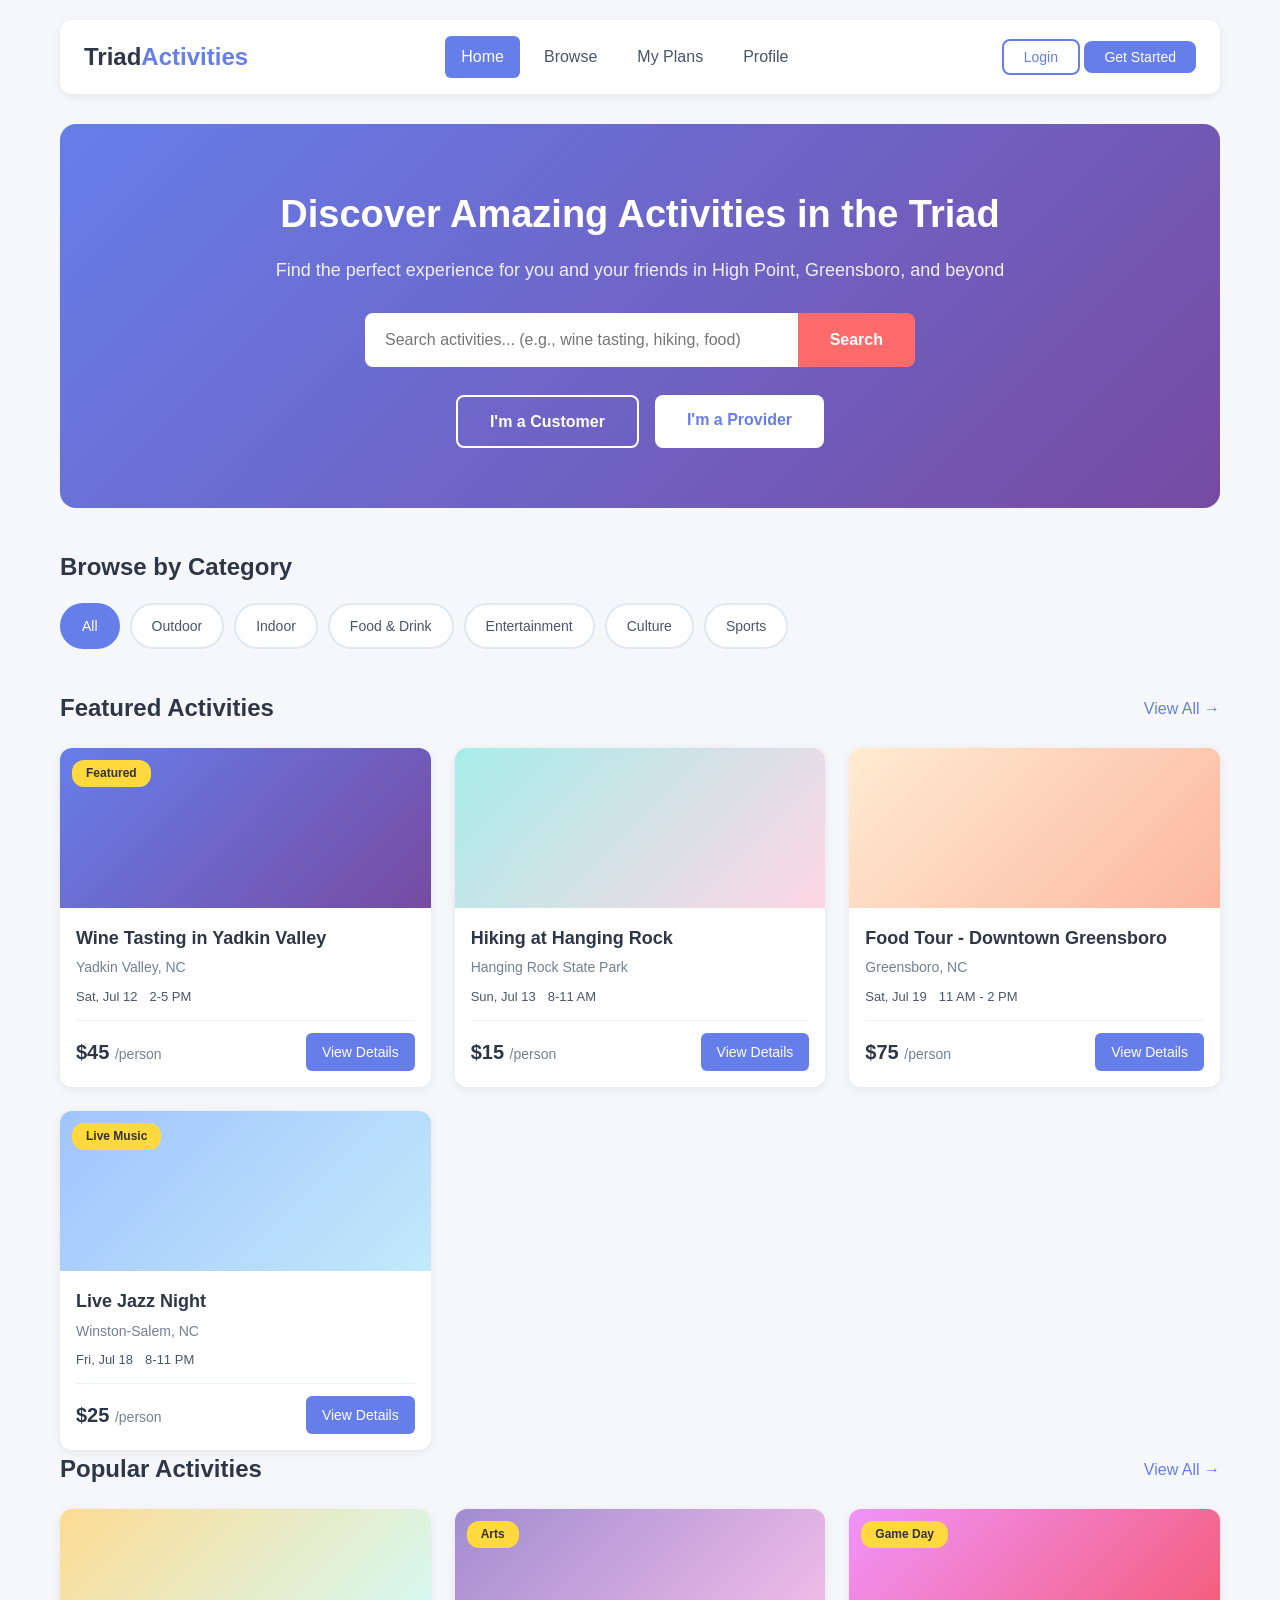
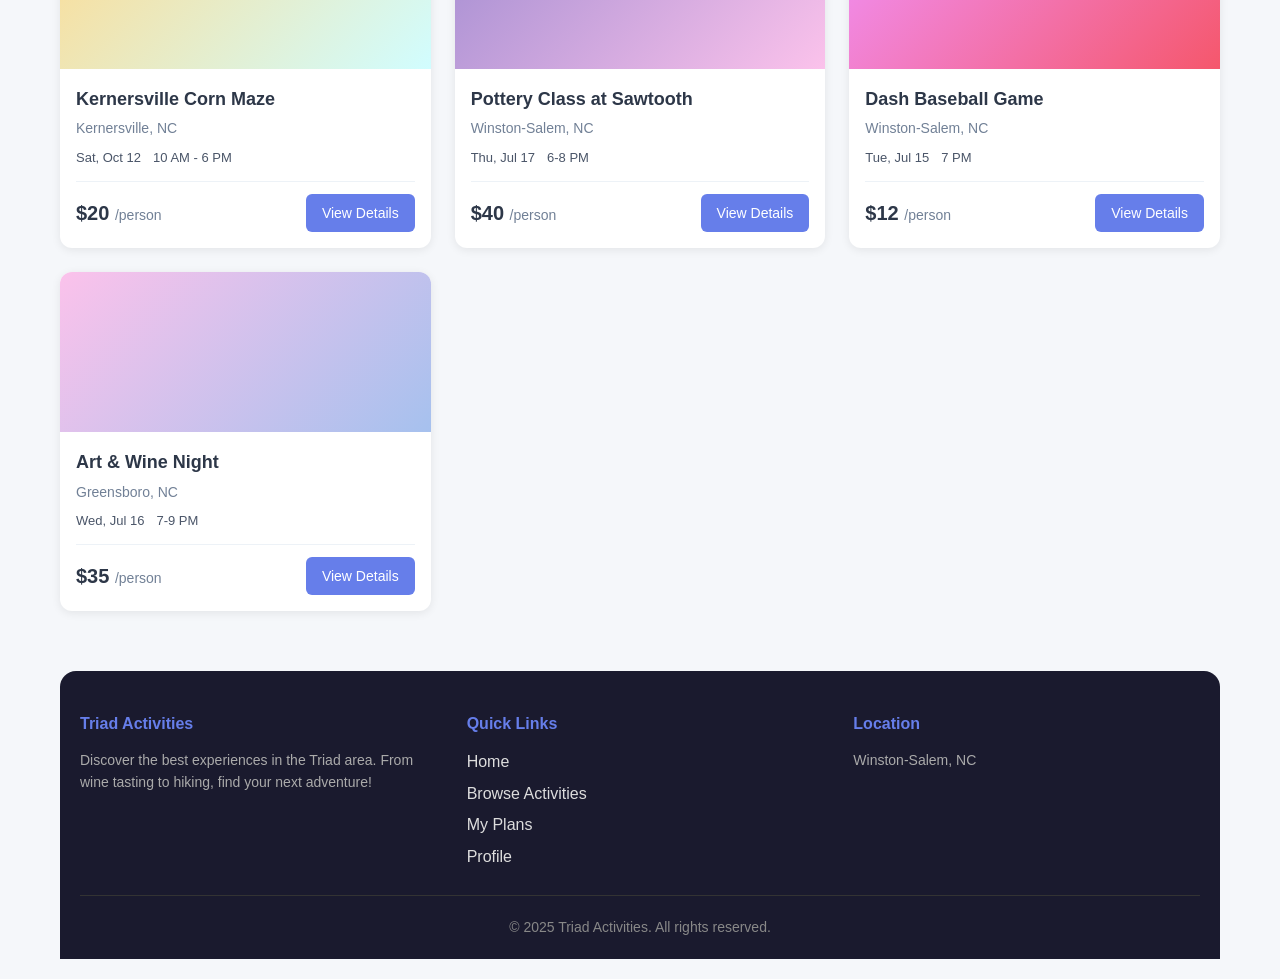
==== commit 50b2763a: "added a im a customer and im a provider to the home page" ====
--- a/high-fidelity-prototype/customer/index.html
+++ b/high-fidelity-prototype/customer/index.html
@@ -26,7 +26,7 @@
         
         <div class="header-actions">
             <a href="login.html" class="login-btn-header">Login</a>
-            <a href="signup.html" class="get-started-btn-header">Get Started</a>
+            <a href="signUp.html" class="get-started-btn-header">Get Started</a>
         </div>
     </header>
 
@@ -37,11 +37,11 @@
                 <p>Find the perfect experience for you and your friends in High Point, Greensboro, and beyond</p>
                 <div class="hero-search">
                     <input type="text" placeholder="Search activities... (e.g., wine tasting, hiking, food)">
-                    <a href="browse.html" class="search-btn"> Search</a>
+                    <a href="browse.html" class="search-btn">Search</a>
                 </div>
                 <div class="hero-buttons">
-                    <a href="login.html" class="hero-login-btn">Login</a>
-                    <a href="signup.html" class="hero-signup-btn">Get Started</a>
+                    <a href="login.html" class="hero-login-btn">I'm a Customer</a>
+                    <a href="../provider-prototype/providerLogin.html" class="hero-signup-btn">I'm a Provider</a>
                 </div>
             </div>
         </section>
@@ -50,34 +50,33 @@
             <h2>Browse by Category</h2>
             <div class="category-filters">
                 <a href="browse.html?category=all" class="filter-chip active">All</a>
-                <a href="browse.html?category=outdoor" class="filter-chip"> Outdoor</a>
-                <a href="browse.html?category=indoor" class="filter-chip"> Indoor</a>
-                <a href="browse.html?category=food" class="filter-chip"> Food & Drink</a>
-                <a href="browse.html?category=entertainment" class="filter-chip"> Entertainment</a>
-                <a href="browse.html?category=culture" class="filter-chip"> Culture</a>
-                <a href="browse.html?category=sports" class="filter-chip"> Sports</a>
-            </div>
-        </section>
-
-         <section class="featured-section">
+                <a href="browse.html?category=outdoor" class="filter-chip">Outdoor</a>
+                <a href="browse.html?category=indoor" class="filter-chip">Indoor</a>
+                <a href="browse.html?category=food" class="filter-chip">Food & Drink</a>
+                <a href="browse.html?category=entertainment" class="filter-chip">Entertainment</a>
+                <a href="browse.html?category=culture" class="filter-chip">Culture</a>
+                <a href="browse.html?category=sports" class="filter-chip">Sports</a>
+            </div>
+        </section>
+
+        <section class="featured-section">
             <div class="section-header">
-                <h2> Featured Activities</h2>
+                <h2>Featured Activities</h2>
                 <a href="browse.html" class="view-all">View All →</a>
             </div>
             
             <div class="activity-grid">
 
-
                 <div class="activity-card">
                     <div class="card-image" style="background: linear-gradient(135deg, #667eea 0%, #764ba2 100%);">
-                        <span class="card-badge"> Featured</span>
+                        <span class="card-badge">Featured</span>
                     </div>
                     <div class="card-body">
                         <h3>Wine Tasting in Yadkin Valley</h3>
-                        <p class="location"> Yadkin Valley, NC</p>
-                        <div class="card-meta">
-                            <span> Sat, Jul 12</span>
-                            <span> 2-5 PM</span>
+                        <p class="location">Yadkin Valley, NC</p>
+                        <div class="card-meta">
+                            <span>Sat, Jul 12</span>
+                            <span>2-5 PM</span>
                         </div>
                         <div class="card-footer">
                             <span class="price">$45 <span>/person</span></span>
@@ -90,10 +89,10 @@
                     <div class="card-image" style="background: linear-gradient(135deg, #a8edea 0%, #fed6e3 100%);"></div>
                     <div class="card-body">
                         <h3>Hiking at Hanging Rock</h3>
-                        <p class="location"> Hanging Rock State Park</p>
+                        <p class="location">Hanging Rock State Park</p>
                         <div class="card-meta">
                             <span>Sun, Jul 13</span>
-                            <span> 8-11 AM</span>
+                            <span>8-11 AM</span>
                         </div>
                         <div class="card-footer">
                             <span class="price">$15 <span>/person</span></span>
@@ -102,14 +101,14 @@
                     </div>
                 </div>
 
-                 <div class="activity-card">
+                <div class="activity-card">
                     <div class="card-image" style="background: linear-gradient(135deg, #ffecd2 0%, #fcb69f 100%);"></div>
                     <div class="card-body">
-                        <h3>Food Tour  Downtown Greensboro</h3>
-                        <p class="location"> Greensboro, NC</p>
-                        <div class="card-meta">
-                            <span> Sat, Jul 19</span>
-                            <span> 11 AM - 2 PM</span>
+                        <h3>Food Tour - Downtown Greensboro</h3>
+                        <p class="location">Greensboro, NC</p>
+                        <div class="card-meta">
+                            <span>Sat, Jul 19</span>
+                            <span>11 AM - 2 PM</span>
                         </div>
                         <div class="card-footer">
                             <span class="price">$75 <span>/person</span></span>
@@ -118,16 +117,16 @@
                     </div>
                 </div>
 
-                 <div class="activity-card">
+                <div class="activity-card">
                     <div class="card-image" style="background: linear-gradient(135deg, #a1c4fd 0%, #c2e9fb 100%);">
-                        <span class="card-badge"> Live Music</span>
+                        <span class="card-badge">Live Music</span>
                     </div>
                     <div class="card-body">
                         <h3>Live Jazz Night</h3>
-                        <p class="location"> Winston-Salem, NC</p>
-                        <div class="card-meta">
-                            <span> Fri, Jul 18</span>
-                            <span> 8-11 PM</span>
+                        <p class="location">Winston-Salem, NC</p>
+                        <div class="card-meta">
+                            <span>Fri, Jul 18</span>
+                            <span>8-11 PM</span>
                         </div>
                         <div class="card-footer">
                             <span class="price">$25 <span>/person</span></span>
@@ -136,24 +135,24 @@
                     </div>
                 </div>
             </div>
-            </section>
-
-             <section class="more-section">
+        </section>
+
+        <section class="more-section">
             <div class="section-header">
-                <h2> Popular Activities</h2>
+                <h2>Popular Activities</h2>
                 <a href="browse.html" class="view-all">View All →</a>
             </div>
             
             <div class="activity-grid">
 
-                 <div class="activity-card">
+                <div class="activity-card">
                     <div class="card-image" style="background: linear-gradient(135deg, #fddb92 0%, #d1fdff 100%);"></div>
                     <div class="card-body">
                         <h3>Kernersville Corn Maze</h3>
-                        <p class="location"> Kernersville, NC</p>
-                        <div class="card-meta">
-                            <span>  Sat, Oct 12</span>
-                            <span>  10 AM - 6 PM</span>
+                        <p class="location">Kernersville, NC</p>
+                        <div class="card-meta">
+                            <span>Sat, Oct 12</span>
+                            <span>10 AM - 6 PM</span>
                         </div>
                         <div class="card-footer">
                             <span class="price">$20 <span>/person</span></span>
@@ -162,16 +161,16 @@
                     </div>
                 </div>
 
-                 <div class="activity-card">
+                <div class="activity-card">
                     <div class="card-image" style="background: linear-gradient(135deg, #a18cd1 0%, #fbc2eb 100%);">
-                        <span class="card-badge"> Arts</span>
+                        <span class="card-badge">Arts</span>
                     </div>
                     <div class="card-body">
                         <h3>Pottery Class at Sawtooth</h3>
-                        <p class="location"> Winston-Salem, NC</p>
-                        <div class="card-meta">
-                            <span>  Thu, Jul 17</span>
-                            <span>  6-8 PM</span>
+                        <p class="location">Winston-Salem, NC</p>
+                        <div class="card-meta">
+                            <span>Thu, Jul 17</span>
+                            <span>6-8 PM</span>
                         </div>
                         <div class="card-footer">
                             <span class="price">$40 <span>/person</span></span>
@@ -180,16 +179,16 @@
                     </div>
                 </div>
 
-                 <div class="activity-card">
+                <div class="activity-card">
                     <div class="card-image" style="background: linear-gradient(135deg, #f093fb 0%, #f5576c 100%);">
-                        <span class="card-badge">  Game Day</span>
+                        <span class="card-badge">Game Day</span>
                     </div>
                     <div class="card-body">
                         <h3>Dash Baseball Game</h3>
-                        <p class="location">  Winston-Salem, NC</p>
-                        <div class="card-meta">
-                            <span>  Tue, Jul 15</span>
-                            <span>  7 PM</span>
+                        <p class="location">Winston-Salem, NC</p>
+                        <div class="card-meta">
+                            <span>Tue, Jul 15</span>
+                            <span>7 PM</span>
                         </div>
                         <div class="card-footer">
                             <span class="price">$12 <span>/person</span></span>
@@ -202,10 +201,10 @@
                     <div class="card-image" style="background: linear-gradient(135deg, #fbc2eb 0%, #a6c1ee 100%);"></div>
                     <div class="card-body">
                         <h3>Art & Wine Night</h3>
-                        <p class="location">  Greensboro, NC</p>
-                        <div class="card-meta">
-                            <span>  Wed, Jul 16</span>
-                            <span>  7-9 PM</span>
+                        <p class="location">Greensboro, NC</p>
+                        <div class="card-meta">
+                            <span>Wed, Jul 16</span>
+                            <span>7-9 PM</span>
                         </div>
                         <div class="card-footer">
                             <span class="price">$35 <span>/person</span></span>
@@ -221,7 +220,7 @@
     <footer class="app-footer">
         <div class="footer-content">
             <div class="footer-section">
-                <h4>  Triad Activities</h4>
+                <h4>Triad Activities</h4>
                 <p>Discover the best experiences in the Triad area. From wine tasting to hiking, find your next adventure!</p>
             </div>
             
@@ -232,7 +231,7 @@
                 <a href="myPlans.html">My Plans</a>
                 <a href="profile.html">Profile</a>
             </div>
-
+            
             <div class="footer-section">
                 <h4>Location</h4>
                 <p>Winston-Salem, NC</p>
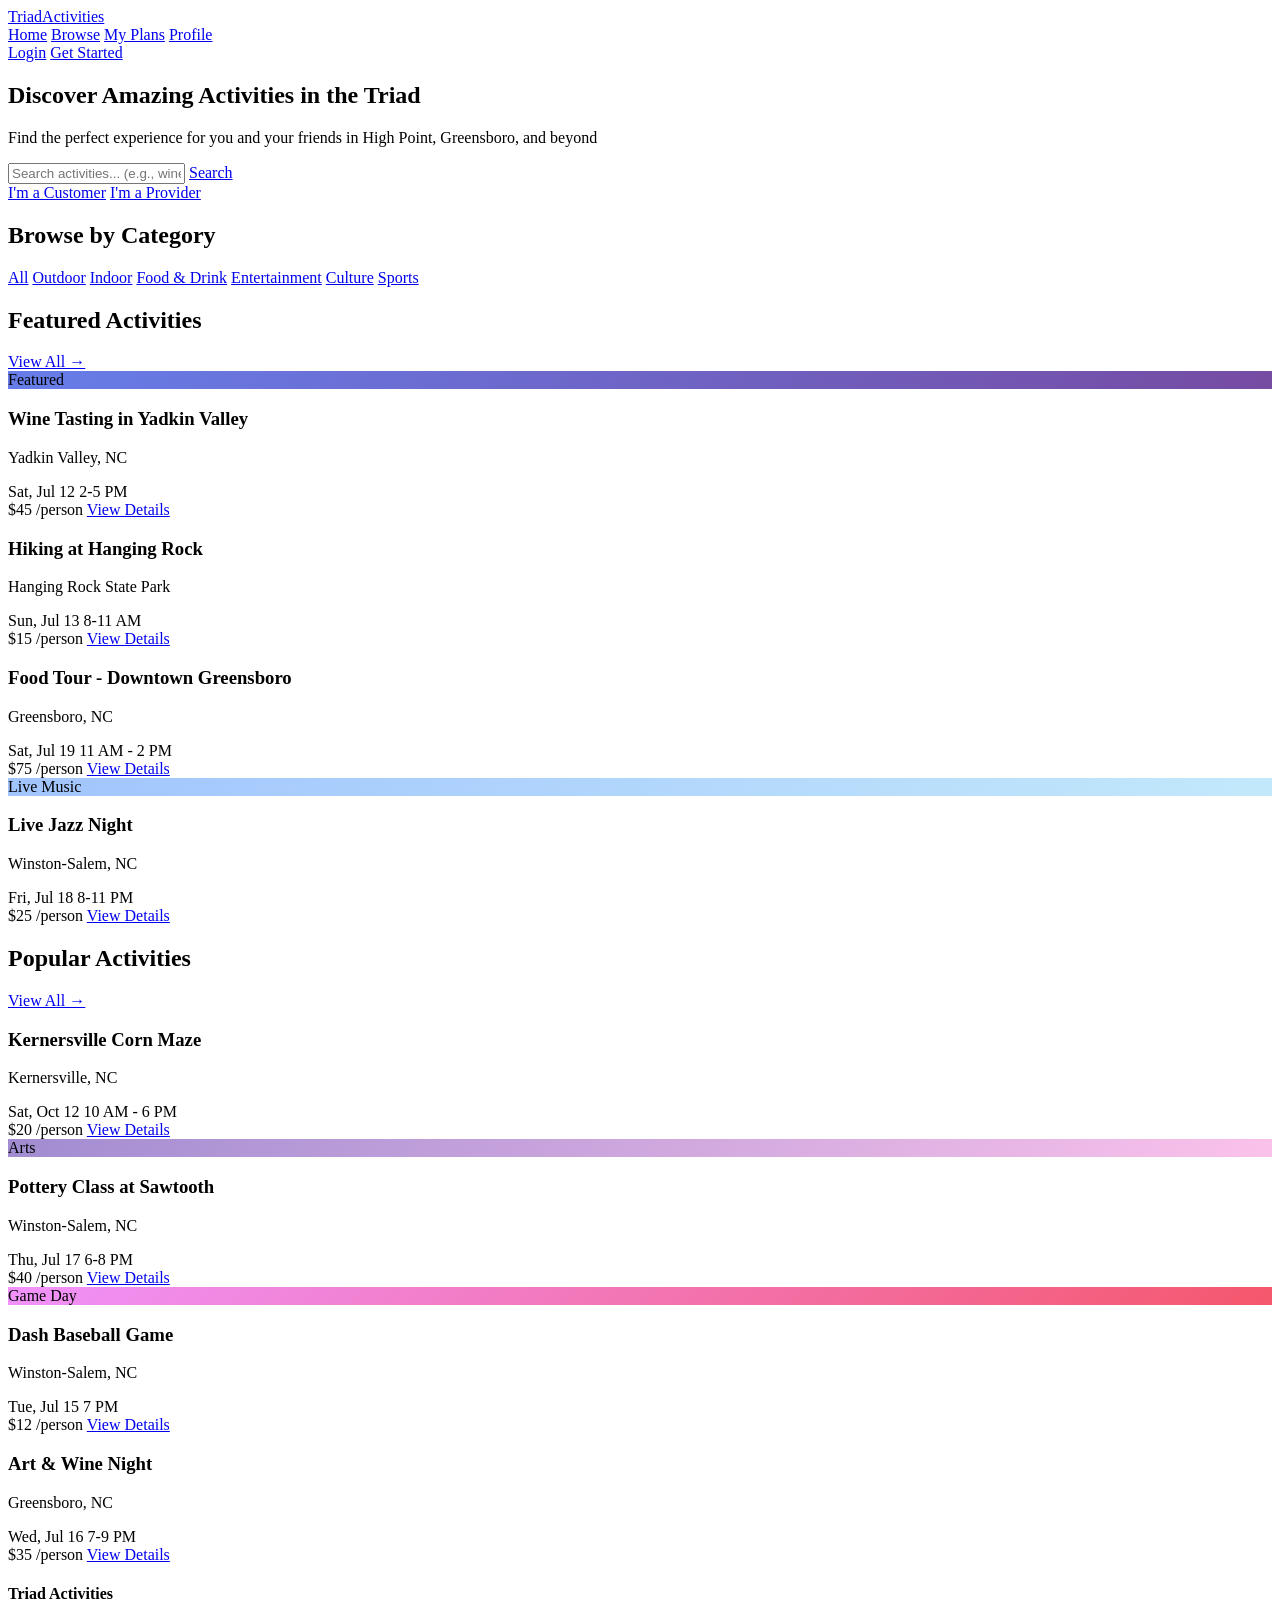
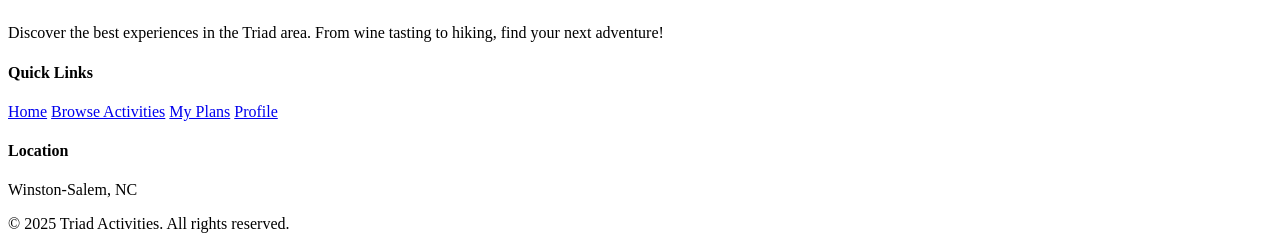
==== commit 1ff6b41d: "fixed links on index, updated customer sign up and connected to provider signup" ====
--- a/high-fidelity-prototype/customer/index.html
+++ b/high-fidelity-prototype/customer/index.html
@@ -5,28 +5,27 @@
     <meta name="viewport" content="width=device-width, initial-scale=1.0">
     <title>Triad Activities - Home</title>
     
-    <link rel="stylesheet" href="../common/shared.css">
-    
-    <link rel="stylesheet" href="design.css">
+    <link rel="stylesheet" href="/common/shared.css">
+    <link rel="stylesheet" href="/design.css">
 </head>
 <body>
 
 
     <header class="app-header">
         <div class="logo">
-            <a href="index.html"> Triad<span>Activities</span></a>
+            <a href="/high-fidelity-prototype/customer/index.html"> Triad<span>Activities</span></a>
         </div>
         
         <nav class="main-nav">
-            <a href="index.html" class="active">Home</a>
-            <a href="browse.html">Browse</a>
-            <a href="myPlans.html">My Plans</a>
-            <a href="profile.html">Profile</a>
+            <a href="/high-fidelity-prototype/customer/index.html" class="active">Home</a>
+            <a href="/high-fidelity-prototype/customer/browse.html">Browse</a>
+            <a href="/high-fidelity-prototype/customer/myPlans.html">My Plans</a>
+            <a href="/high-fidelity-prototype/customer/profile.html">Profile</a>
         </nav>
         
         <div class="header-actions">
-            <a href="login.html" class="login-btn-header">Login</a>
-            <a href="signUp.html" class="get-started-btn-header">Get Started</a>
+            <a href="/high-fidelity-prototype/customer/login.html" class="login-btn-header">Login</a>
+            <a href="/high-fidelity-prototype/customer/signUp.html" class="get-started-btn-header">Get Started</a>
         </div>
     </header>
 
@@ -37,11 +36,11 @@
                 <p>Find the perfect experience for you and your friends in High Point, Greensboro, and beyond</p>
                 <div class="hero-search">
                     <input type="text" placeholder="Search activities... (e.g., wine tasting, hiking, food)">
-                    <a href="browse.html" class="search-btn">Search</a>
+                    <a href="/high-fidelity-prototype/customer/browse.html" class="search-btn">Search</a>
                 </div>
                 <div class="hero-buttons">
-                    <a href="login.html" class="hero-login-btn">I'm a Customer</a>
-                    <a href="../provider-prototype/providerLogin.html" class="hero-signup-btn">I'm a Provider</a>
+                    <a href="/high-fidelity-prototype/customer/login.html" class="hero-login-btn">I'm a Customer</a>
+                    <a href="/high-fidelity-prototype/provider-prototype/providerLogin.html" class="hero-signup-btn">I'm a Provider</a>
                 </div>
             </div>
         </section>
@@ -49,20 +48,20 @@
         <section class="categories-section">
             <h2>Browse by Category</h2>
             <div class="category-filters">
-                <a href="browse.html?category=all" class="filter-chip active">All</a>
-                <a href="browse.html?category=outdoor" class="filter-chip">Outdoor</a>
-                <a href="browse.html?category=indoor" class="filter-chip">Indoor</a>
-                <a href="browse.html?category=food" class="filter-chip">Food & Drink</a>
-                <a href="browse.html?category=entertainment" class="filter-chip">Entertainment</a>
-                <a href="browse.html?category=culture" class="filter-chip">Culture</a>
-                <a href="browse.html?category=sports" class="filter-chip">Sports</a>
+                <a href="/high-fidelity-prototype/customer/browse.html?category=all" class="filter-chip active">All</a>
+                <a href="/high-fidelity-prototype/customer/browse.html?category=outdoor" class="filter-chip">Outdoor</a>
+                <a href="/high-fidelity-prototype/customer/browse.html?category=indoor" class="filter-chip">Indoor</a>
+                <a href="/high-fidelity-prototype/customer/browse.html?category=food" class="filter-chip">Food & Drink</a>
+                <a href="/high-fidelity-prototype/customer/browse.html?category=entertainment" class="filter-chip">Entertainment</a>
+                <a href="/high-fidelity-prototype/customer/browse.html?category=culture" class="filter-chip">Culture</a>
+                <a href="/high-fidelity-prototype/customer/browse.html?category=sports" class="filter-chip">Sports</a>
             </div>
         </section>
 
         <section class="featured-section">
             <div class="section-header">
                 <h2>Featured Activities</h2>
-                <a href="browse.html" class="view-all">View All →</a>
+                <a href="/high-fidelity-prototype/customer/browse.html" class="view-all">View All →</a>
             </div>
             
             <div class="activity-grid">
@@ -80,7 +79,7 @@
                         </div>
                         <div class="card-footer">
                             <span class="price">$45 <span>/person</span></span>
-                            <a href="booking.html?id=1" class="view-detail-btn">View Details</a>
+                            <a href="/high-fidelity-prototype/customer/booking.html?id=1" class="view-detail-btn">View Details</a>
                         </div>
                     </div>
                 </div>
@@ -96,7 +95,7 @@
                         </div>
                         <div class="card-footer">
                             <span class="price">$15 <span>/person</span></span>
-                            <a href="booking.html?id=2" class="view-detail-btn">View Details</a>
+                            <a href="/high-fidelity-prototype/customer/booking.html?id=2" class="view-detail-btn">View Details</a>
                         </div>
                     </div>
                 </div>
@@ -112,7 +111,7 @@
                         </div>
                         <div class="card-footer">
                             <span class="price">$75 <span>/person</span></span>
-                            <a href="booking.html?id=3" class="view-detail-btn">View Details</a>
+                            <a href="/high-fidelity-prototype/customer/booking.html?id=3" class="view-detail-btn">View Details</a>
                         </div>
                     </div>
                 </div>
@@ -130,7 +129,7 @@
                         </div>
                         <div class="card-footer">
                             <span class="price">$25 <span>/person</span></span>
-                            <a href="booking.html?id=4" class="view-detail-btn">View Details</a>
+                            <a href="/high-fidelity-prototype/customer/booking.html?id=4" class="view-detail-btn">View Details</a>
                         </div>
                     </div>
                 </div>
@@ -140,7 +139,7 @@
         <section class="more-section">
             <div class="section-header">
                 <h2>Popular Activities</h2>
-                <a href="browse.html" class="view-all">View All →</a>
+                <a href="/high-fidelity-prototype/customer/browse.html" class="view-all">View All →</a>
             </div>
             
             <div class="activity-grid">
@@ -156,7 +155,7 @@
                         </div>
                         <div class="card-footer">
                             <span class="price">$20 <span>/person</span></span>
-                            <a href="booking.html?id=5" class="view-detail-btn">View Details</a>
+                            <a href="/high-fidelity-prototype/customer/booking.html?id=5" class="view-detail-btn">View Details</a>
                         </div>
                     </div>
                 </div>
@@ -174,7 +173,7 @@
                         </div>
                         <div class="card-footer">
                             <span class="price">$40 <span>/person</span></span>
-                            <a href="booking.html?id=6" class="view-detail-btn">View Details</a>
+                            <a href="/high-fidelity-prototype/customer/booking.html?id=6" class="view-detail-btn">View Details</a>
                         </div>
                     </div>
                 </div>
@@ -192,7 +191,7 @@
                         </div>
                         <div class="card-footer">
                             <span class="price">$12 <span>/person</span></span>
-                            <a href="booking.html?id=7" class="view-detail-btn">View Details</a>
+                            <a href="/high-fidelity-prototype/customer/booking.html?id=7" class="view-detail-btn">View Details</a>
                         </div>
                     </div>
                 </div>
@@ -208,7 +207,7 @@
                         </div>
                         <div class="card-footer">
                             <span class="price">$35 <span>/person</span></span>
-                            <a href="booking.html?id=8" class="view-detail-btn">View Details</a>
+                            <a href="/high-fidelity-prototype/customer/booking.html?id=8" class="view-detail-btn">View Details</a>
                         </div>
                     </div>
                 </div>
@@ -226,10 +225,10 @@
             
             <div class="footer-section">
                 <h4>Quick Links</h4>
-                <a href="index.html">Home</a>
-                <a href="browse.html">Browse Activities</a>
-                <a href="myPlans.html">My Plans</a>
-                <a href="profile.html">Profile</a>
+                <a href="/high-fidelity-prototype/customer/index.html">Home</a>
+                <a href="/high-fidelity-prototype/customer/browse.html">Browse Activities</a>
+                <a href="/high-fidelity-prototype/customer/myPlans.html">My Plans</a>
+                <a href="/high-fidelity-prototype/customer/profile.html">Profile</a>
             </div>
             
             <div class="footer-section">
@@ -245,4 +244,4 @@
     <script src="../common/script.js"></script>
     <script src="script.js"></script>
 </body>
-</html>+</html> 
